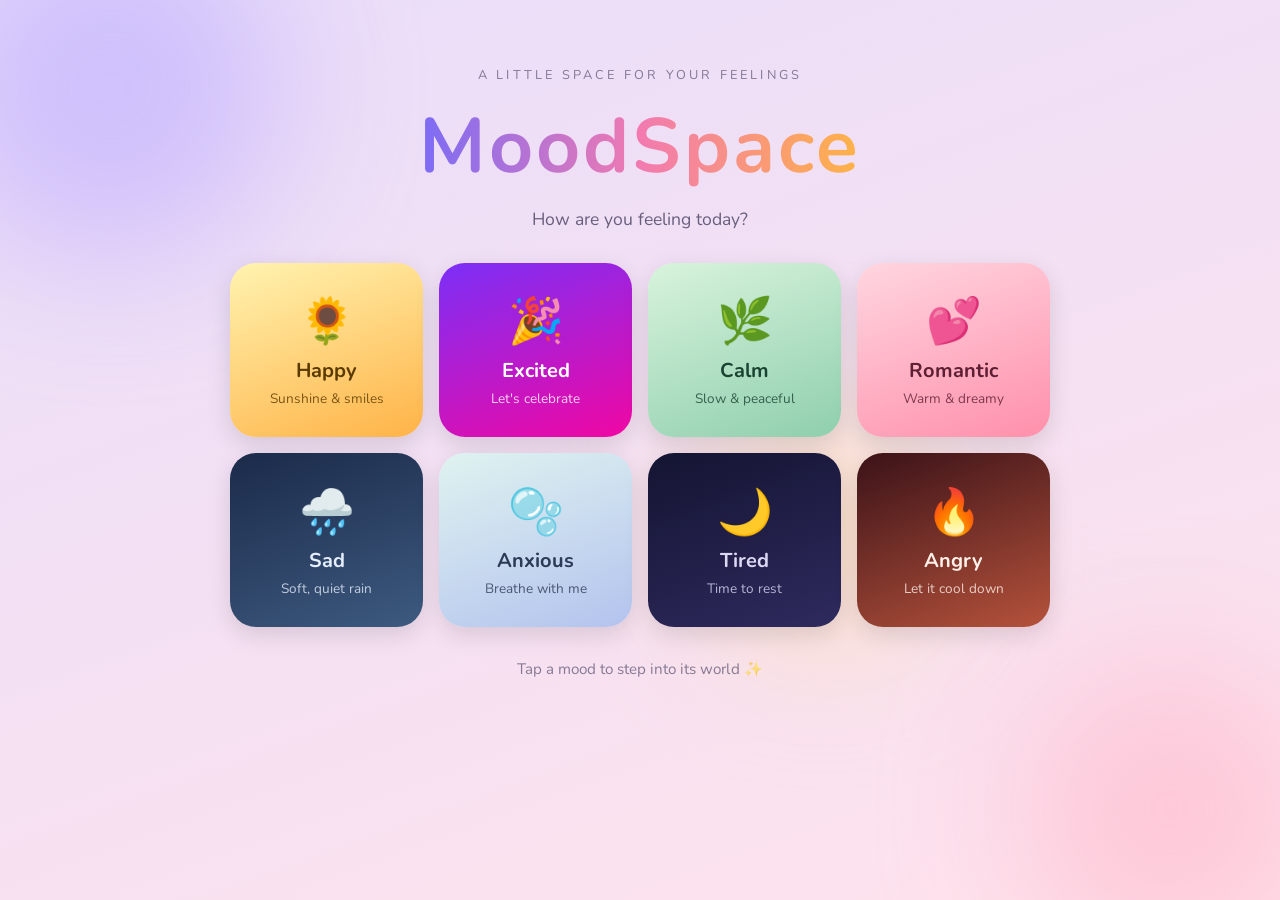
==== index.html @ f6d0edcf "Initial commit" ====
<!DOCTYPE html>
<html lang="en">
<head>
  <meta charset="UTF-8">
  <meta name="viewport" content="width=device-width, initial-scale=1.0">
  <title>MoodSpace</title>
  <link rel="stylesheet" href="style.css">
</head>
<body class="home">

  <!-- Soft glowing blobs drifting in the background -->
  <div class="blob blob1"></div>
  <div class="blob blob2"></div>
  <div class="blob blob3"></div>

  <header class="hero">
    <p class="eyebrow">a little space for your feelings</p>
    <h1>MoodSpace</h1>
    <p class="tagline">How are you feeling today?</p>
  </header>

  <!-- One tile per mood. Each link opens mood.html with that mood. -->
  <nav class="mood-grid">
    <a class="tile tile-happy" href="mood.html?mood=happy">
      <span class="tile-emoji">🌻</span>
      <span class="tile-name">Happy</span>
      <span class="tile-desc">Sunshine &amp; smiles</span>
    </a>
    <a class="tile tile-excited" href="mood.html?mood=excited">
      <span class="tile-emoji">🎉</span>
      <span class="tile-name">Excited</span>
      <span class="tile-desc">Let's celebrate</span>
    </a>
    <a class="tile tile-calm" href="mood.html?mood=calm">
      <span class="tile-emoji">🌿</span>
      <span class="tile-name">Calm</span>
      <span class="tile-desc">Slow &amp; peaceful</span>
    </a>
    <a class="tile tile-romantic" href="mood.html?mood=romantic">
      <span class="tile-emoji">💕</span>
      <span class="tile-name">Romantic</span>
      <span class="tile-desc">Warm &amp; dreamy</span>
    </a>
    <a class="tile tile-sad" href="mood.html?mood=sad">
      <span class="tile-emoji">🌧️</span>
      <span class="tile-name">Sad</span>
      <span class="tile-desc">Soft, quiet rain</span>
    </a>
    <a class="tile tile-anxious" href="mood.html?mood=anxious">
      <span class="tile-emoji">🫧</span>
      <span class="tile-name">Anxious</span>
      <span class="tile-desc">Breathe with me</span>
    </a>
    <a class="tile tile-tired" href="mood.html?mood=tired">
      <span class="tile-emoji">🌙</span>
      <span class="tile-name">Tired</span>
      <span class="tile-desc">Time to rest</span>
    </a>
    <a class="tile tile-angry" href="mood.html?mood=angry">
      <span class="tile-emoji">🔥</span>
      <span class="tile-name">Angry</span>
      <span class="tile-desc">Let it cool down</span>
    </a>
  </nav>

  <p class="home-note">Tap a mood to step into its world ✨</p>

</body>
</html>
---- style.css ----
/* ==========================================
   MoodSpace - style.css (Step 2: base styling)
   ========================================== */

/* Fonts: Nunito for the UI, Playfair Display for quotes */
@import url("https://fonts.googleapis.com/css2?family=Nunito:wght@400;600;700&family=Playfair+Display:ital@0;1&display=swap");

/* ------------------------------------------
   0. ANIMATABLE VARIABLES
   Normally CSS can't smoothly fade a gradient.
   @property tells the browser "these variables are colors",
   so it can blend from one color to another.
   ------------------------------------------ */
@property --bg-start { syntax: "<color>"; inherits: true; initial-value: #c9d6ff; }
@property --bg-end   { syntax: "<color>"; inherits: true; initial-value: #e2e2e2; }
@property --text     { syntax: "<color>"; inherits: true; initial-value: #2d3047; }
@property --accent   { syntax: "<color>"; inherits: true; initial-value: #7b8cde; }
@property --card-bg  { syntax: "<color>"; inherits: true; initial-value: rgba(255, 255, 255, 0.35); }

/* ------------------------------------------
   1. THEME VARIABLES
   These are the "knobs" of the whole page.
   In Step 4, each mood will just change these values.
   ------------------------------------------ */
:root {
  --bg-start: #c9d6ff;   /* gradient top color */
  --bg-end: #e2e2e2;     /* gradient bottom color */
  --text: #2d3047;       /* main text color */
  --accent: #7b8cde;     /* buttons and highlights */
  --card-bg: rgba(255, 255, 255, 0.35); /* see-through white for the glass card */
}

/* ------------------------------------------
   2. BASIC RESET AND PAGE
   ------------------------------------------ */
* {
  box-sizing: border-box; /* makes sizing easier to predict */
  margin: 0;
  padding: 0;
}

body {
  min-height: 100vh;
  font-family: "Nunito", sans-serif;
  color: var(--text);
  background: linear-gradient(160deg, var(--bg-start), var(--bg-end));
  display: flex;
  flex-direction: column;   /* stack things top to bottom */
  align-items: center;      /* center them horizontally */
  padding: 3rem 1.25rem;
  gap: 2rem;
  /* This makes the theme change smooth instead of sudden */
  transition: --bg-start 0.8s ease, --bg-end 0.8s ease,
              --text 0.8s ease, --accent 0.8s ease, --card-bg 0.8s ease;
}

/* Keep real content above the animation layer */
header, nav, main {
  position: relative;
  z-index: 1;
}

/* ------------------------------------------
   3. HEADER
   ------------------------------------------ */
header {
  text-align: center;
}

h1 {
  font-size: clamp(2.2rem, 6vw, 3.2rem); /* grows/shrinks with screen size */
  font-weight: 700;
  letter-spacing: 0.04em;
}

.tagline {
  margin-top: 0.5rem;
  font-size: 1.1rem;
  opacity: 0.75;
}

/* ------------------------------------------
   4. MOOD BUTTONS
   ------------------------------------------ */
.mood-buttons {
  display: flex;
  flex-wrap: wrap;          /* buttons move to the next line on small screens */
  justify-content: center;
  gap: 0.75rem;
  max-width: 600px;
}

.mood-buttons button {
  font-family: inherit;
  font-size: 1rem;
  font-weight: 600;
  color: var(--text);
  background: var(--card-bg);
  border: 2px solid transparent;
  border-radius: 999px;     /* a huge radius = pill shape */
  padding: 0.7rem 1.4rem;
  cursor: pointer;
  backdrop-filter: blur(10px);
  transition: transform 0.2s ease, border-color 0.3s ease, background 0.3s ease;
}

.mood-buttons button:hover {
  transform: translateY(-3px);  /* lifts up a little */
  border-color: var(--accent);
}

/* JavaScript will add the "active" class to the selected button (Step 3) */
.mood-buttons button.active {
  background: var(--accent);
  color: white;
}

/* ------------------------------------------
   5. MOOD CARD (the frosted glass effect)
   ------------------------------------------ */
.mood-card {
  width: 100%;
  max-width: 520px;
  text-align: center;
  padding: 2.5rem 2rem;
  background: var(--card-bg);
  backdrop-filter: blur(16px);              /* blurs what's behind the card */
  border: 1px solid rgba(255, 255, 255, 0.5);
  border-radius: 28px;
  box-shadow: 0 10px 40px rgba(0, 0, 0, 0.1);
}

.mood-emoji {
  font-size: 4rem;
  margin-bottom: 1rem;
}

.mood-quote {
  font-family: "Playfair Display", serif;
  font-style: italic;
  font-size: 1.4rem;
  line-height: 1.5;
}

.mood-author {
  margin-top: 0.5rem;
  font-size: 0.95rem;
  opacity: 0.7;
}

.mood-message {
  margin-top: 1.5rem;
  font-size: 1.05rem;
  line-height: 1.6;
}

/* ------------------------------------------
   6. ANIMATION LAYER (empty for now)
   It sits behind everything and covers the whole screen.
   ------------------------------------------ */
.animation-layer {
  position: fixed;
  inset: 0;                 /* top, right, bottom, left = 0 */
  z-index: 0;
  pointer-events: none;     /* clicks pass through it */
  overflow: hidden;
}

/* ------------------------------------------
   7. CARD SWAP EFFECT AND "ANOTHER QUOTE" BUTTON
   ------------------------------------------ */
.mood-card {
  transition: opacity 0.3s ease, transform 0.3s ease;
}

/* JavaScript adds "hidden" for a moment while the text changes */
.mood-card.hidden {
  opacity: 0;
  transform: translateY(12px);
}

/* Don't show an empty author line */
.mood-author:empty {
  display: none;
}

.new-quote {
  margin-top: 1.5rem;
  font-family: inherit;
  font-size: 0.95rem;
  font-weight: 600;
  color: var(--text);
  background: transparent;
  border: 2px solid var(--accent);
  border-radius: 999px;
  padding: 0.5rem 1.2rem;
  cursor: pointer;
  transition: background 0.3s ease, color 0.3s ease;
}

.new-quote:hover {
  background: var(--accent);
  color: white;
}

/* ------------------------------------------
   8. MOOD THEMES
   JavaScript puts a class like "theme-happy" on <body>.
   Each theme only changes the variables from section 1.
   To make a new mood: copy one block and change the colors.
   ------------------------------------------ */
body.theme-happy {
  --bg-start: #fff3b0;
  --bg-end: #ffb347;
  --text: #5a3a00;
  --accent: #ff9f1c;
  --card-bg: rgba(255, 255, 255, 0.45);
}

body.theme-sad {
  --bg-start: #1b2a49;
  --bg-end: #3d5a80;
  --text: #e6eefc;
  --accent: #6c8ebf;
  --card-bg: rgba(255, 255, 255, 0.12);
}

/* Warm red, but soft and deep so it feels calming, not aggressive */
body.theme-angry {
  --bg-start: #3b1218;
  --bg-end: #b5523b;
  --text: #fff1ea;
  --accent: #ff8a65;
  --card-bg: rgba(255, 255, 255, 0.14);
}

body.theme-tired {
  --bg-start: #141432;
  --bg-end: #2e2a5e;
  --text: #dcd9f5;
  --accent: #9d8fe0;
  --card-bg: rgba(255, 255, 255, 0.1);
}

body.theme-romantic {
  --bg-start: #ffd6e0;
  --bg-end: #ff8fab;
  --text: #5c1f33;
  --accent: #e5567a;
  --card-bg: rgba(255, 255, 255, 0.4);
}

/* Respect people who turn off motion in their device settings */
@media (prefers-reduced-motion: reduce) {
  * {
    transition-duration: 0.01ms !important;
    animation-duration: 0.01ms !important;
  }
}

/* ------------------------------------------
   9. MOOD ANIMATIONS
   JavaScript creates the particles. These rules decide how they move.
   ------------------------------------------ */
.particle {
  position: absolute;
  user-select: none;
  opacity: 0;
  animation-timing-function: linear;
  animation-iteration-count: infinite;
}

/* Happy and Romantic: drift upward with a little sway */
.float-up {
  bottom: -10vh;
  animation-name: floatUp;
}

@keyframes floatUp {
  0%   { transform: translateY(0) translateX(0); opacity: 0; }
  10%  { opacity: 0.85; }
  50%  { transform: translateY(-60vh) translateX(25px); }
  100% { transform: translateY(-120vh) translateX(-15px); opacity: 0; }
}

/* Sad: gentle rain falling down */
.fall {
  top: -10vh;
  animation-name: fall;
}

@keyframes fall {
  0%   { transform: translateY(0); opacity: 0; }
  10%  { opacity: 0.6; }
  100% { transform: translateY(120vh); opacity: 0; }
}

/* Tired: stars that slowly twinkle in place */
.twinkle {
  animation-name: twinkle;
  animation-timing-function: ease-in-out;
  animation-direction: alternate;
}

@keyframes twinkle {
  from { opacity: 0.15; transform: scale(0.8); }
  to   { opacity: 1;    transform: scale(1.2); }
}

/* Angry: big soft rings that expand and fade, like slow breathing */
.ring {
  position: absolute;
  top: 50%;
  left: 50%;
  width: 70vmin;
  height: 70vmin;
  margin: -35vmin 0 0 -35vmin;
  border: 2px solid var(--accent);
  border-radius: 50%;
  opacity: 0;
  animation-name: breathe;
  animation-timing-function: ease-in-out;
  animation-iteration-count: infinite;
}

@keyframes breathe {
  0%   { transform: scale(0.4); opacity: 0; }
  50%  { opacity: 0.5; }
  100% { transform: scale(1.4); opacity: 0; }
}

/* For people who prefer no motion: hide the moving background */
@media (prefers-reduced-motion: reduce) {
  .animation-layer {
    display: none;
  }
}

/* ------------------------------------------
   10. MULTI-PAGE ADDITIONS
   ------------------------------------------ */

/* Mood links on the home page (same look as the old buttons) */
.mood-buttons a {
  display: inline-block;
  text-decoration: none;
  font-weight: 600;
  color: var(--text);
  background: var(--card-bg);
  border: 2px solid transparent;
  border-radius: 999px;
  padding: 0.7rem 1.4rem;
  backdrop-filter: blur(10px);
  transition: transform 0.2s ease, border-color 0.3s ease;
}

.mood-buttons a:hover {
  transform: translateY(-3px);
  border-color: var(--accent);
}

/* Back link on the mood pages */
.back-link {
  position: relative;
  z-index: 1;
  align-self: flex-start;
  color: var(--text);
  text-decoration: none;
  font-weight: 600;
  opacity: 0.8;
}

.back-link:hover {
  opacity: 1;
}

/* Mood pages: center the card in the screen */
body > .mood-card {
  margin: auto;
}

/* Soft fade-in when any page opens */
@keyframes pageIn {
  from { opacity: 0; }
  to   { opacity: 1; }
}

body {
  animation: pageIn 0.8s ease;
}

/* Sad: thin rain streaks instead of emoji */
.rain {
  top: -10vh;
  width: 2px;
  height: 60px;
  background: linear-gradient(transparent, rgba(190, 215, 255, 0.7));
  animation-name: fall;
}

/* ==========================================
   11. HOME PAGE
   ========================================== */
body.home {
  --bg-start: #e9defa;
  --bg-end: #ffe3ec;
  --text: #3b3556;
  --accent: #9b87f5;
  overflow-x: hidden;
}

.hero {
  text-align: center;
  margin-top: 2vh;
}

.eyebrow {
  font-size: 0.8rem;
  text-transform: uppercase;
  letter-spacing: 0.25em;
  opacity: 0.6;
  margin-bottom: 0.6rem;
}

/* Gradient text */
.home h1 {
  font-size: clamp(2.8rem, 10vw, 4.8rem);
  background: linear-gradient(90deg, #7b6cf6, #f27ab0, #ffb347);
  -webkit-background-clip: text;
  background-clip: text;
  color: transparent;
}

/* The grid of mood tiles */
.mood-grid {
  position: relative;
  z-index: 1;
  display: grid;
  grid-template-columns: repeat(auto-fit, minmax(150px, 1fr));
  gap: 1rem;
  width: 100%;
  max-width: 740px;
}

.tile {
  display: flex;
  flex-direction: column;
  align-items: center;
  gap: 0.3rem;
  padding: 1.8rem 1rem;
  border-radius: 26px;
  text-decoration: none;
  box-shadow: 0 8px 24px rgba(0, 0, 0, 0.12);
  transition: transform 0.3s ease, box-shadow 0.3s ease;
  animation: tileIn 0.7s ease both;   /* slide up when the page opens */
}

.tile:hover {
  transform: translateY(-8px) scale(1.03);
  box-shadow: 0 18px 40px rgba(0, 0, 0, 0.22);
}

.tile-emoji {
  font-size: 2.8rem;
  transition: transform 0.3s ease;
}

.tile:hover .tile-emoji {
  transform: scale(1.2) rotate(-6deg);
}

.tile-name {
  font-size: 1.25rem;
  font-weight: 700;
}

.tile-desc {
  font-size: 0.85rem;
  opacity: 0.8;
}

/* Each tile wears its own mood colors */
.tile-happy    { background: linear-gradient(160deg, #fff3b0, #ffb347); color: #5a3a00; }
.tile-sad      { background: linear-gradient(160deg, #1b2a49, #3d5a80); color: #e6eefc; }
.tile-angry    { background: linear-gradient(160deg, #3b1218, #b5523b); color: #fff1ea; }
.tile-tired    { background: linear-gradient(160deg, #141432, #2e2a5e); color: #dcd9f5; }
.tile-romantic { background: linear-gradient(160deg, #ffd6e0, #ff8fab); color: #5c1f33; }

/* Tiles appear one after another */
.tile:nth-child(1) { animation-delay: 0.1s; }
.tile:nth-child(2) { animation-delay: 0.2s; }
.tile:nth-child(3) { animation-delay: 0.3s; }
.tile:nth-child(4) { animation-delay: 0.4s; }
.tile:nth-child(5) { animation-delay: 0.5s; }

@keyframes tileIn {
  from { opacity: 0; transform: translateY(28px); }
  to   { opacity: 1; transform: translateY(0); }
}

.home-note {
  position: relative;
  z-index: 1;
  font-size: 0.95rem;
  opacity: 0.6;
}

/* Blurry glowing blobs behind everything */
.blob {
  position: fixed;
  z-index: 0;
  border-radius: 50%;
  filter: blur(70px);
  opacity: 0.55;
  animation: blobDrift 18s ease-in-out infinite alternate;
}

.blob1 { width: 340px; height: 340px; background: #b9a7ff; top: -80px;  left: -60px; }
.blob2 { width: 300px; height: 300px; background: #ffb3c8; bottom: -60px; right: -40px; animation-delay: -6s; }
.blob3 { width: 240px; height: 240px; background: #ffe0a3; top: 45%; left: 55%; animation-delay: -12s; }

@keyframes blobDrift {
  from { transform: translate(0, 0) scale(1); }
  to   { transform: translate(60px, 40px) scale(1.15); }
}

/* ==========================================
   12. MOOD PAGE EXTRAS (for all moods)
   ========================================== */

/* The big emoji slowly floats up and down */
.mood-emoji {
  animation: bob 4s ease-in-out infinite;
}

@keyframes bob {
  0%, 100% { transform: translateY(0); }
  50%      { transform: translateY(-8px); }
}

/* ==========================================
   13. SAD PAGE DECORATION
   ========================================== */

/* Cloudy, quiet glass card */
body.theme-sad .mood-card {
  border-color: rgba(160, 190, 255, 0.25);
  box-shadow: 0 10px 50px rgba(10, 25, 60, 0.55);
}

/* Drifting clouds (made by script.js) */
.cloud {
  position: absolute;
  left: 0;
  width: 190px;
  height: 56px;
  background: #cfdcf7;
  border-radius: 56px;
  opacity: 0.16;          /* opacity on the whole cloud = no ugly overlaps */
  filter: blur(3px);
  animation: drift linear infinite;
}

.cloud::before,
.cloud::after {
  content: "";
  position: absolute;
  background: inherit;
  border-radius: 50%;
}

.cloud::before { width: 85px; height: 85px; top: -40px; left: 28px; }
.cloud::after  { width: 62px; height: 62px; top: -26px; left: 98px; }

@keyframes drift {
  from { transform: translateX(-300px); }
  to   { transform: translateX(calc(100vw + 300px)); }
}

/* No motion for people who turned it off */
@media (prefers-reduced-motion: reduce) {
  .blob { display: none; }
  .mood-emoji { animation: none; }
}

/* ==========================================
   14. THREE NEW MOODS (themes + home tiles)
   ========================================== */
body.theme-calm {
  --bg-start: #d8f3dc;
  --bg-end: #8fcfae;
  --text: #1b4332;
  --accent: #40916c;
  --card-bg: rgba(255, 255, 255, 0.4);
}

body.theme-excited {
  --bg-start: #7b2ff7;
  --bg-end: #f107a3;
  --text: #ffffff;
  --accent: #ffd60a;
  --card-bg: rgba(255, 255, 255, 0.2);
}

body.theme-anxious {
  --bg-start: #dff3f0;
  --bg-end: #b3c3ee;
  --text: #2b3a55;
  --accent: #6f8fd6;
  --card-bg: rgba(255, 255, 255, 0.4);
}

.tile-calm    { background: linear-gradient(160deg, #d8f3dc, #8fcfae); color: #1b4332; }
.tile-excited { background: linear-gradient(160deg, #7b2ff7, #f107a3); color: #ffffff; }
.tile-anxious { background: linear-gradient(160deg, #dff3f0, #b3c3ee); color: #2b3a55; }

/* 8 tiles = a neat 4 x 2 grid (2 per row on phones) */
.mood-grid {
  grid-template-columns: repeat(4, 1fr);
  max-width: 820px;
}

@media (max-width: 640px) {
  .mood-grid { grid-template-columns: repeat(2, 1fr); }
}

.tile:nth-child(6) { animation-delay: 0.6s; }
.tile:nth-child(7) { animation-delay: 0.7s; }
.tile:nth-child(8) { animation-delay: 0.8s; }

/* ==========================================
   15. MOOD PAGE DECORATIONS
   ========================================== */

/* HAPPY: a warm glowing sun in the corner */
.sun {
  position: absolute;
  top: -110px;
  right: -110px;
  width: 360px;
  height: 360px;
  border-radius: 50%;
  background: radial-gradient(circle, #fffbe0 0%, rgba(255, 214, 102, 0.75) 35%, transparent 70%);
  animation: sunPulse 6s ease-in-out infinite alternate;
}

@keyframes sunPulse {
  from { transform: scale(1);    opacity: 0.8; }
  to   { transform: scale(1.12); opacity: 1; }
}

/* TIRED: a glowing crescent moon (box-shadow trick makes the crescent) */
.moon {
  position: absolute;
  top: 9vh;
  right: 12vw;
  width: 90px;
  height: 90px;
  border-radius: 50%;
  box-shadow: -24px 14px 0 0 #f4efcf;
  filter: drop-shadow(0 0 18px rgba(244, 239, 207, 0.6));
  animation: moonFloat 9s ease-in-out infinite alternate;
}

@keyframes moonFloat {
  from { transform: translateY(0); }
  to   { transform: translateY(14px); }
}

/* ANGRY: a warm glow at the bottom and rising embers */
.glow {
  position: absolute;
  bottom: -20vh;
  left: 50%;
  width: 140vw;
  height: 60vh;
  margin-left: -70vw;
  background: radial-gradient(ellipse at center bottom, rgba(255, 120, 60, 0.45), transparent 65%);
  animation: glowPulse 6s ease-in-out infinite alternate;
}

@keyframes glowPulse {
  from { opacity: 0.6; }
  to   { opacity: 1; }
}

.ember {
  border-radius: 50%;
  background: #ffb347;
  box-shadow: 0 0 8px #ff7b3a;
}

/* ROMANTIC: soft blurry pink lights */
.bokeh {
  position: absolute;
  border-radius: 50%;
  background: rgba(255, 255, 255, 0.4);
  filter: blur(6px);
  animation: bokehFloat ease-in-out infinite alternate;
}

@keyframes bokehFloat {
  from { transform: translate(0, 0) scale(1);       opacity: 0.25; }
  to   { transform: translate(30px, -40px) scale(1.2); opacity: 0.6; }
}

/* CALM: leaves drifting down slowly */
.leaf {
  top: -10vh;
  animation-name: leafFall;
}

@keyframes leafFall {
  0%   { transform: translate(0, 0) rotate(0deg); opacity: 0; }
  10%  { opacity: 0.85; }
  50%  { transform: translate(60px, 55vh) rotate(180deg); }
  100% { transform: translate(-30px, 120vh) rotate(360deg); opacity: 0; }
}

/* EXCITED: confetti */
.confetti {
  top: -5vh;
  width: 8px;
  height: 14px;
  border-radius: 2px;
  animation-name: confettiFall;
}

@keyframes confettiFall {
  0%   { transform: translateY(0) rotate(0deg); opacity: 0; }
  8%   { opacity: 0.95; }
  100% { transform: translateY(115vh) rotate(720deg); opacity: 0.9; }
}

/* ANXIOUS: calm bubbles floating up (plus breathing rings from section 9) */
.bubble {
  bottom: -10vh;
  border: 2px solid rgba(255, 255, 255, 0.6);
  border-radius: 50%;
  background: radial-gradient(circle at 30% 30%, rgba(255, 255, 255, 0.4), transparent 60%);
  animation-name: floatUp;
}

@media (prefers-reduced-motion: reduce) {
  .sun, .moon, .glow, .bokeh { animation: none; }
}

/* ==========================================
   16. LAYOUT, QUOTE SLIDER, ACTIVITIES
   ========================================== */
[hidden] { display: none !important; }

/* Holds the card, the activity and the care note, centered on the page */
.stage {
  position: relative;
  z-index: 1;
  width: 100%;
  max-width: 520px;
  margin: auto;
  display: flex;
  flex-direction: column;
  gap: 1.25rem;
}

/* Fixed height so the card doesn't jump when quotes have different lengths */
.quote-box {
  min-height: 8.5rem;
  display: flex;
  flex-direction: column;
  justify-content: center;
}

.mood-quote {
  transition: opacity 0.4s ease;
}

.mood-quote.fading {
  opacity: 0;
}

/* Thin bar that fills up until the next quote */
.progress {
  height: 3px;
  max-width: 220px;
  margin: 1rem auto 0;
  background: rgba(255, 255, 255, 0.25);
  border-radius: 3px;
  overflow: hidden;
}

#progress-bar {
  display: block;
  height: 100%;
  width: 0;
  background: var(--accent);
}

@keyframes fill {
  from { width: 0; }
  to   { width: 100%; }
}

.quote-controls {
  display: flex;
  align-items: center;
  justify-content: center;
  gap: 0.6rem;
  margin-top: 0.9rem;
}

.ctrl {
  width: 34px;
  height: 34px;
  border-radius: 50%;
  border: 1.5px solid var(--accent);
  background: transparent;
  color: var(--text);
  font-size: 1.1rem;
  cursor: pointer;
  transition: background 0.3s ease, color 0.3s ease;
}

.ctrl:hover {
  background: var(--accent);
  color: white;
}

.dots {
  display: flex;
  gap: 0.4rem;
}

.dot {
  width: 8px;
  height: 8px;
  padding: 0;
  border-radius: 50%;
  border: none;
  background: var(--text);
  opacity: 0.25;
  cursor: pointer;
  transition: opacity 0.3s ease, transform 0.3s ease;
}

.dot.active {
  opacity: 0.9;
  transform: scale(1.4);
  background: var(--accent);
}

/* Activity panel (same frosted-glass look as the card) */
.activity {
  text-align: center;
  padding: 1.8rem 1.5rem;
  background: var(--card-bg);
  backdrop-filter: blur(16px);
  border: 1px solid rgba(255, 255, 255, 0.5);
  border-radius: 24px;
  box-shadow: 0 10px 40px rgba(0, 0, 0, 0.1);
  animation: pageIn 0.6s ease;
}

.activity-text {
  font-size: 1.1rem;
  line-height: 1.6;
  min-height: 3.2rem;
}

.new-quote:disabled {
  opacity: 0.4;
  cursor: default;
}

/* The breathing circle grows while you breathe in, shrinks while you breathe out */
.breath {
  width: 100px;
  height: 100px;
  margin: 0.8rem auto 1.6rem;
  border-radius: 50%;
  background: radial-gradient(circle at 35% 35%, #fff, var(--accent));
  opacity: 0.85;
  transition: transform 4s ease-in-out;
}

.care-note {
  font-size: 0.85rem;
  line-height: 1.6;
  text-align: center;
  opacity: 0.75;
}

.care-note a {
  color: var(--text);
}

/* ==========================================
   17. SAD "EASE THE MOOD": night turns to dawn
   ========================================== */
.dawn {
  position: absolute;
  bottom: -30vh;
  left: 50%;
  width: 140vw;
  height: 75vh;
  margin-left: -70vw;
  background: radial-gradient(ellipse at center bottom, rgba(255, 214, 150, 0.85), transparent 65%);
  opacity: 0;
  transition: opacity 40s linear;
}

body.easing .dawn {
  opacity: 1;
}

body.easing .cloud {
  opacity: 0;
  transition: opacity 50s linear;
}

body.theme-sad.easing {
  --bg-start: #6f93c4;
  --bg-end: #f3cfa5;
  --text: #1f2b45;
  --accent: #e8955a;
  --card-bg: rgba(255, 255, 255, 0.35);
  transition: --bg-start 60s linear, --bg-end 60s linear,
              --text 60s linear, --accent 60s linear, --card-bg 60s linear;
}

/* The progress bar must keep its real speed even if "reduce motion" is on,
   because it also decides when the next quote appears. */
@media (prefers-reduced-motion: reduce) {
  #progress-bar {
    animation-duration: var(--quote-seconds, 30s) !important;
  }
}
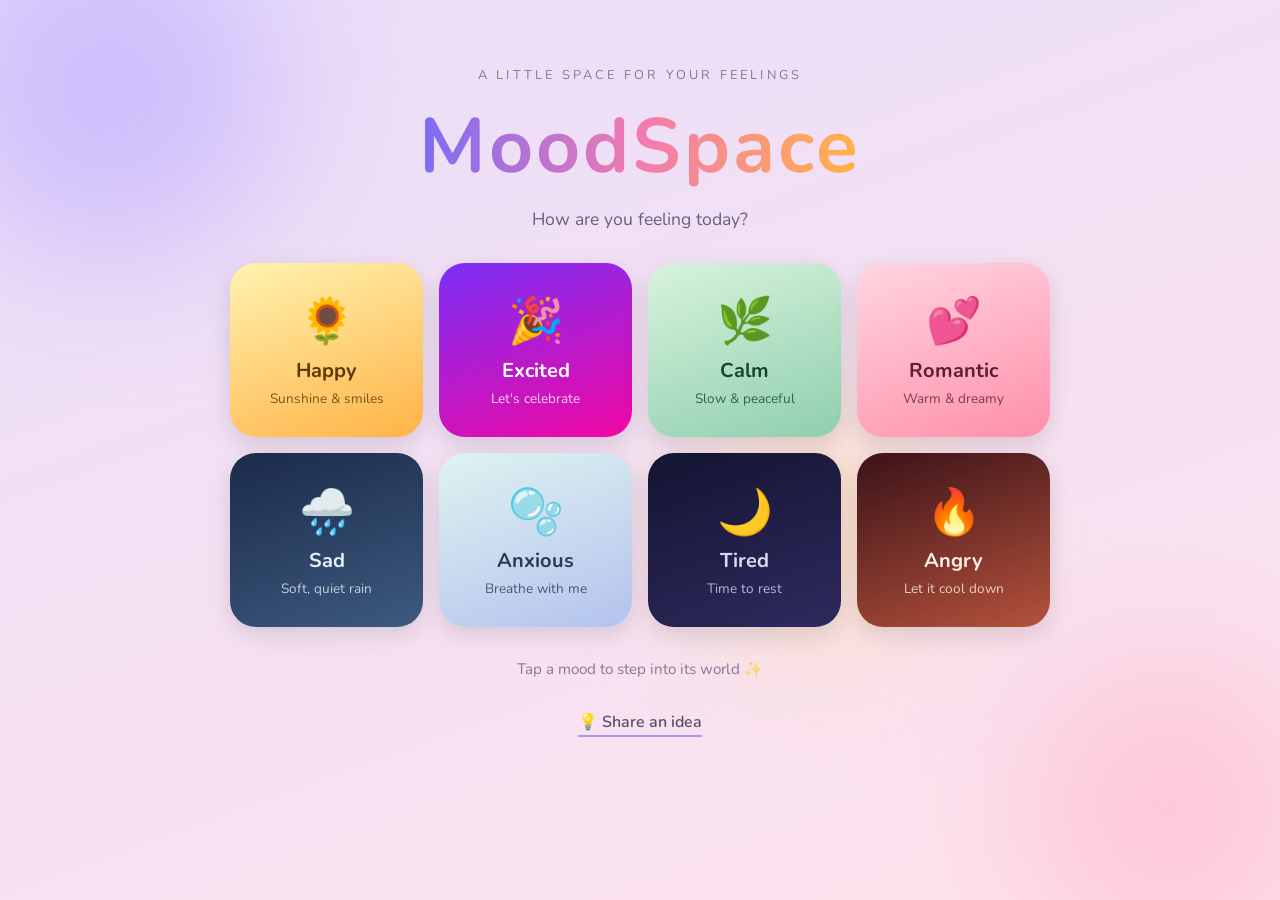
==== commit f14afde5: "update 1" ====
--- a/index.html
+++ b/index.html
@@ -64,6 +64,7 @@
   </nav>
 
   <p class="home-note">Tap a mood to step into its world ✨</p>
+  <a class="suggest-link" href="suggest.html">💡 Share an idea</a>
 
 </body>
 </html>
--- a/style.css
+++ b/style.css
@@ -933,4 +933,106 @@
   #progress-bar {
     animation-duration: var(--quote-seconds, 30s) !important;
   }
+}
+
+/* ==========================================
+   18. SUGGESTION PAGE
+   ========================================== */
+.suggest-link {
+  position: relative;
+  z-index: 1;
+  color: var(--text);
+  font-weight: 600;
+  text-decoration: none;
+  border-bottom: 2px solid var(--accent);
+  padding-bottom: 2px;
+  opacity: 0.85;
+}
+
+.suggest-link:hover {
+  opacity: 1;
+}
+
+.suggest-card {
+  text-align: left;
+}
+
+.suggest-card h2,
+.suggest-card .mood-emoji,
+.suggest-intro {
+  text-align: center;
+}
+
+.suggest-card h2 {
+  font-size: 1.5rem;
+}
+
+.suggest-intro {
+  margin: 0.6rem 0 1.5rem;
+  line-height: 1.6;
+  opacity: 0.85;
+}
+
+.suggest-card label {
+  display: block;
+  margin: 1rem 0 0.35rem;
+  font-weight: 700;
+  font-size: 0.95rem;
+}
+
+.optional {
+  font-weight: 400;
+  opacity: 0.7;
+}
+
+.suggest-card select,
+.suggest-card textarea,
+.suggest-card input[type="email"] {
+  width: 100%;
+  padding: 0.75rem 1rem;
+  font-family: inherit;
+  font-size: 1rem;
+  color: #3b3556;
+  background: rgba(255, 255, 255, 0.7);
+  border: 1.5px solid rgba(0, 0, 0, 0.1);
+  border-radius: 14px;
+}
+
+.suggest-card textarea {
+  resize: vertical;
+}
+
+.suggest-card select:focus,
+.suggest-card textarea:focus,
+.suggest-card input:focus {
+  outline: 2px solid var(--accent);
+  outline-offset: 1px;
+}
+
+/* The bot trap must be invisible to people */
+.trap {
+  position: absolute;
+  left: -9999px;
+}
+
+.suggest-card .new-quote {
+  display: block;
+  margin: 1.5rem auto 0;
+}
+
+.form-status {
+  margin-top: 1rem;
+  text-align: center;
+  min-height: 1.4rem;
+}
+
+.form-note {
+  margin-top: 1.5rem;
+  font-size: 0.8rem;
+  line-height: 1.6;
+  opacity: 0.7;
+}
+
+.form-note a {
+  color: var(--text);
 }
